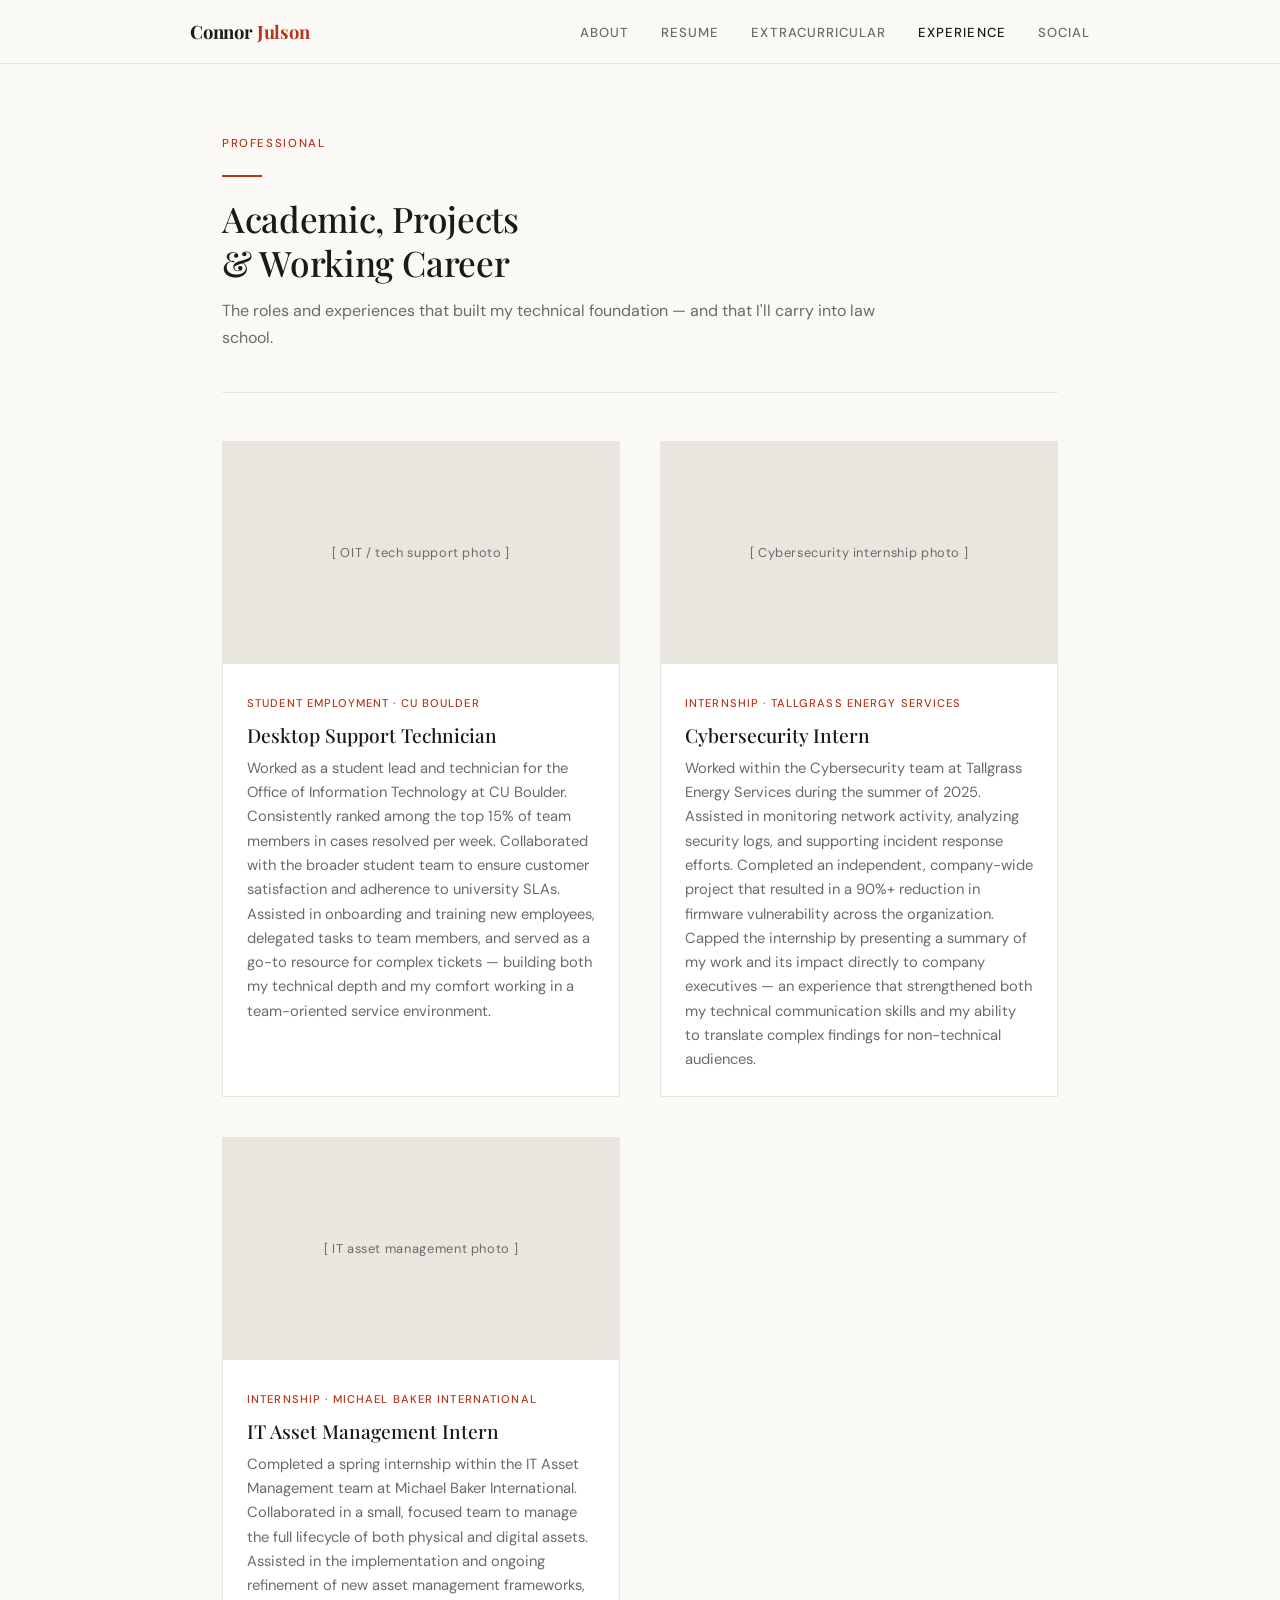
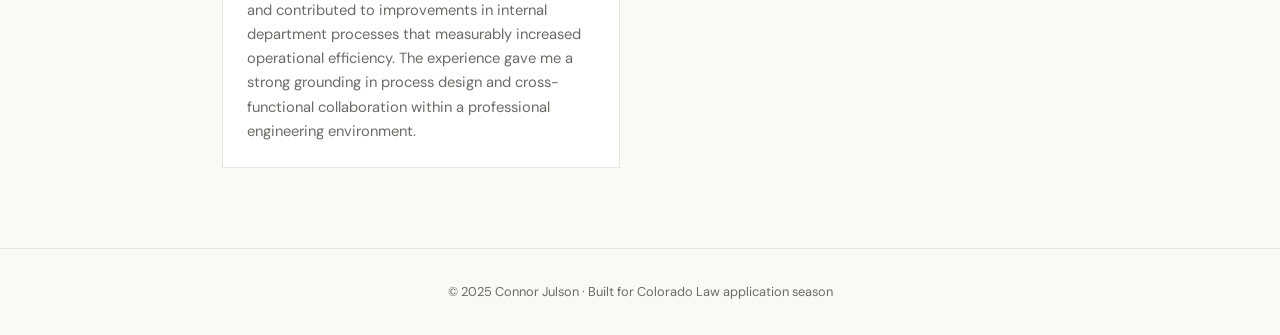
==== experience.html @ 930e4df9 "for real this time" ====
<!DOCTYPE html>
<html lang="en">
<head>
  <meta charset="UTF-8" />
  <meta name="viewport" content="width=device-width, initial-scale=1.0" />
  <title>Experience — Connor Julson</title>
  <link rel="stylesheet" href="style.css" />
</head>
<body>

<nav>
  <div class="nav-inner">
    <a href="index.html" class="nav-logo">Connor <span>Julson</span></a>
    <button class="nav-toggle" aria-label="Toggle menu" onclick="document.querySelector('.nav-links').classList.toggle('open')">
      <span></span><span></span><span></span>
    </button>
    <ul class="nav-links">
      <li><a href="index.html">About</a></li>
      <li><a href="resume.html">Resume</a></li>
      <li><a href="extracurricular.html">Extracurricular</a></li>
      <li><a href="experience.html" class="active">Experience</a></li>
      <li><a href="social.html">Social</a></li>
    </ul>
  </div>
</nav>

<main class="page">
  <div class="container">

    <div class="section-header fade-in">
      <span class="label">Professional</span>
      <div class="divider"></div>
      <h2>Academic, Projects<br>&amp; Working Career</h2>
      <p style="margin-top:0.75rem;max-width:60ch;">The roles and experiences that built my technical foundation — and that I'll carry into law school.</p>
    </div>

    <div class="cards-grid">

      <!-- Card 1: Desktop Support -->
      <article class="card fade-in">
        <!-- Replace src with a photo representing your IT/OIT work -->
        <img
          class="card-img"
          src="images/desktop-support.jpg"
          alt="Desktop Support Technician at OIT"
          onerror="this.style.display='none';this.nextElementSibling.style.display='flex'"
        />
        <div class="card-img-placeholder" style="display:none;">[ OIT / tech support photo ]</div>
        <div class="card-body">
          <span class="card-tag">Student Employment · CU Boulder</span>
          <h3>Desktop Support Technician</h3>
          <p>Worked as a student lead and technician for the Office of Information Technology at CU Boulder. Consistently ranked among the top 15% of team members in cases resolved per week. Collaborated with the broader student team to ensure customer satisfaction and adherence to university SLAs. Assisted in onboarding and training new employees, delegated tasks to team members, and served as a go-to resource for complex tickets — building both my technical depth and my comfort working in a team-oriented service environment.</p>
        </div>
      </article>

      <!-- Card 2: Cybersecurity Intern -->
      <article class="card fade-in">
        <!-- Replace src with a photo representing your Tallgrass internship -->
        <img
          class="card-img"
          src="images/cybersec-intern.jpg"
          alt="Cybersecurity Intern at Tallgrass Energy"
          onerror="this.style.display='none';this.nextElementSibling.style.display='flex'"
        />
        <div class="card-img-placeholder" style="display:none;">[ Cybersecurity internship photo ]</div>
        <div class="card-body">
          <span class="card-tag">Internship · Tallgrass Energy Services</span>
          <h3>Cybersecurity Intern</h3>
          <p>Worked within the Cybersecurity team at Tallgrass Energy Services during the summer of 2025. Assisted in monitoring network activity, analyzing security logs, and supporting incident response efforts. Completed an independent, company-wide project that resulted in a 90%+ reduction in firmware vulnerability across the organization. Capped the internship by presenting a summary of my work and its impact directly to company executives — an experience that strengthened both my technical communication skills and my ability to translate complex findings for non-technical audiences.</p>
        </div>
      </article>

      <!-- Card 3: IT Asset Management Intern -->
      <article class="card fade-in">
        <!-- Replace src with a photo representing your Michael Baker internship -->
        <img
          class="card-img"
          src="images/asset-mgmt.jpg"
          alt="IT Asset Management Intern at Michael Baker International"
          onerror="this.style.display='none';this.nextElementSibling.style.display='flex'"
        />
        <div class="card-img-placeholder" style="display:none;">[ IT asset management photo ]</div>
        <div class="card-body">
          <span class="card-tag">Internship · Michael Baker International</span>
          <h3>IT Asset Management Intern</h3>
          <p>Completed a spring internship within the IT Asset Management team at Michael Baker International. Collaborated in a small, focused team to manage the full lifecycle of both physical and digital assets. Assisted in the implementation and ongoing refinement of new asset management frameworks, and contributed to improvements in internal department processes that measurably increased operational efficiency. The experience gave me a strong grounding in process design and cross-functional collaboration within a professional engineering environment.</p>
        </div>
      </article>

    </div>

  </div>
</main>

<footer>
  <p>© 2025 Connor Julson · Built for Colorado Law application season</p>
</footer>

</body>
</html>
---- style.css ----
@import url('https://fonts.googleapis.com/css2?family=Playfair+Display:wght@400;500;700&family=DM+Sans:wght@300;400;500&display=swap');

*, *::before, *::after { box-sizing: border-box; margin: 0; padding: 0; }

:root {
  --ink: #1a1a18;
  --muted: #6b6b66;
  --faint: #e8e6df;
  --paper: #faf9f6;
  --accent: #b5371a;
  --white: #ffffff;
  --serif: 'Playfair Display', Georgia, serif;
  --sans: 'DM Sans', system-ui, sans-serif;
  --max: 900px;
  --nav-h: 64px;
}

html { scroll-behavior: smooth; }

body {
  font-family: var(--sans);
  background: var(--paper);
  color: var(--ink);
  font-size: 16px;
  line-height: 1.7;
  -webkit-font-smoothing: antialiased;
}

/* ── NAV ── */
nav {
  position: fixed;
  top: 0; left: 0; right: 0;
  height: var(--nav-h);
  background: var(--paper);
  border-bottom: 1px solid var(--faint);
  z-index: 100;
  display: flex;
  align-items: center;
  padding: 0 2rem;
}

.nav-inner {
  max-width: var(--max);
  width: 100%;
  margin: 0 auto;
  display: flex;
  align-items: center;
  justify-content: space-between;
}

.nav-logo {
  font-family: var(--serif);
  font-size: 1.15rem;
  font-weight: 700;
  color: var(--ink);
  text-decoration: none;
  letter-spacing: -0.01em;
}

.nav-logo span { color: var(--accent); }

.nav-links {
  display: flex;
  gap: 2rem;
  list-style: none;
}

.nav-links a {
  font-size: 0.82rem;
  font-weight: 500;
  letter-spacing: 0.08em;
  text-transform: uppercase;
  color: var(--muted);
  text-decoration: none;
  transition: color 0.2s;
}

.nav-links a:hover, .nav-links a.active { color: var(--ink); }

.nav-toggle {
  display: none;
  flex-direction: column;
  gap: 5px;
  cursor: pointer;
  padding: 4px;
  background: none;
  border: none;
}

.nav-toggle span {
  display: block;
  width: 22px;
  height: 1.5px;
  background: var(--ink);
  transition: all 0.25s;
}

/* ── PAGE WRAPPER ── */
.page {
  padding-top: var(--nav-h);
  min-height: 100vh;
}

.container {
  max-width: var(--max);
  margin: 0 auto;
  padding: 0 2rem;
}

/* ── TYPOGRAPHY ── */
h1 { font-family: var(--serif); font-size: clamp(2.4rem, 6vw, 4rem); font-weight: 700; line-height: 1.1; letter-spacing: -0.02em; }
h2 { font-family: var(--serif); font-size: clamp(1.6rem, 3vw, 2.2rem); font-weight: 500; letter-spacing: -0.01em; line-height: 1.25; }
h3 { font-family: var(--serif); font-size: 1.2rem; font-weight: 500; line-height: 1.3; }
p { color: var(--muted); }
p + p { margin-top: 1rem; }
strong { color: var(--ink); font-weight: 500; }

.label {
  font-size: 0.72rem;
  font-weight: 500;
  letter-spacing: 0.14em;
  text-transform: uppercase;
  color: var(--accent);
}

.divider {
  width: 40px;
  height: 2px;
  background: var(--accent);
  margin: 1.25rem 0;
}

/* ── HERO (homepage) ── */
.hero {
  padding: 6rem 0 4rem;
  border-bottom: 1px solid var(--faint);
}

.hero-grid {
  display: grid;
  grid-template-columns: 1fr 1fr;
  gap: 4rem;
  align-items: center;
}

.hero-text h1 { margin-bottom: 1.5rem; }
.hero-text p { font-size: 1.05rem; max-width: 46ch; }

.hero-img {
  position: relative;
}

.hero-img img {
  width: 100%;
  aspect-ratio: 3/4;
  object-fit: cover;
  display: block;
  filter: grayscale(15%);
}

.hero-img::before {
  content: '';
  position: absolute;
  top: -12px; right: -12px;
  width: 100%;
  height: 100%;
  border: 1.5px solid var(--accent);
  z-index: -1;
}

/* ── ABOUT SECTION ── */
.about-section {
  padding: 5rem 0;
  display: grid;
  grid-template-columns: 200px 1fr;
  gap: 4rem;
}

.about-sidebar {
  padding-top: 0.5rem;
}

.sidebar-item {
  margin-bottom: 2rem;
}

.sidebar-item .label { display: block; margin-bottom: 0.35rem; }
.sidebar-item p { font-size: 0.9rem; color: var(--ink); }

.about-body p { font-size: 1rem; }

/* ── SECTION HEADER ── */
.section-header {
  padding: 4rem 0 2.5rem;
  border-bottom: 1px solid var(--faint);
  margin-bottom: 3rem;
}

/* ── CARDS ── */
.cards-grid {
  display: grid;
  grid-template-columns: 1fr 1fr;
  gap: 2.5rem;
  padding-bottom: 5rem;
}

.card {
  background: var(--white);
  border: 1px solid var(--faint);
}

.card-img {
  width: 100%;
  aspect-ratio: 16/9;
  object-fit: cover;
  display: block;
  filter: grayscale(20%);
}

.card-img-placeholder {
  width: 100%;
  aspect-ratio: 16/9;
  background: var(--faint);
  display: flex;
  align-items: center;
  justify-content: center;
  font-size: 0.8rem;
  color: var(--muted);
  letter-spacing: 0.05em;
}

.card-body {
  padding: 1.5rem;
}

.card-body h3 { margin-bottom: 0.5rem; }
.card-body p { font-size: 0.92rem; line-height: 1.65; }
.card-tag {
  display: inline-block;
  font-size: 0.7rem;
  letter-spacing: 0.1em;
  text-transform: uppercase;
  font-weight: 500;
  color: var(--accent);
  margin-bottom: 0.6rem;
}

/* ── RESUME PAGE ── */
.resume-section {
  padding: 4rem 0;
}

.resume-embed {
  width: 100%;
  height: 80vh;
  border: 1px solid var(--faint);
  display: block;
  margin-top: 2rem;
}

.resume-fallback {
  margin-top: 1.5rem;
  padding: 2rem;
  background: var(--white);
  border: 1px solid var(--faint);
  text-align: center;
}

.btn {
  display: inline-block;
  margin-top: 1rem;
  padding: 0.7rem 1.6rem;
  background: var(--accent);
  color: var(--white);
  text-decoration: none;
  font-size: 0.82rem;
  font-weight: 500;
  letter-spacing: 0.06em;
  text-transform: uppercase;
  transition: opacity 0.2s;
}

.btn:hover { opacity: 0.85; }

.btn-outline {
  background: transparent;
  color: var(--ink);
  border: 1.5px solid var(--ink);
}

.btn-outline:hover { background: var(--ink); color: var(--white); }

/* ── SOCIAL PAGE ── */
.social-section {
  padding: 4rem 0 6rem;
}

.social-list {
  list-style: none;
  border-top: 1px solid var(--faint);
}

.social-item {
  display: grid;
  grid-template-columns: 140px 1fr auto;
  gap: 2rem;
  align-items: start;
  padding: 2rem 0;
  border-bottom: 1px solid var(--faint);
}

.social-platform {
  font-size: 0.72rem;
  font-weight: 500;
  letter-spacing: 0.14em;
  text-transform: uppercase;
  color: var(--accent);
  padding-top: 0.2rem;
}

.social-desc {
  font-size: 0.95rem;
  color: var(--muted);
  max-width: 55ch;
}

/* ── FOOTER ── */
footer {
  border-top: 1px solid var(--faint);
  padding: 2rem;
  text-align: center;
}

footer p { font-size: 0.8rem; color: var(--muted); }

/* ── ANIMATIONS ── */
.fade-in {
  opacity: 0;
  transform: translateY(18px);
  animation: fadeUp 0.6s ease forwards;
}

.fade-in:nth-child(1) { animation-delay: 0.05s; }
.fade-in:nth-child(2) { animation-delay: 0.15s; }
.fade-in:nth-child(3) { animation-delay: 0.25s; }
.fade-in:nth-child(4) { animation-delay: 0.35s; }

@keyframes fadeUp {
  to { opacity: 1; transform: translateY(0); }
}

/* ── MOBILE ── */
@media (max-width: 680px) {
  .hero-grid { grid-template-columns: 1fr; }
  .hero-img { display: none; }
  .about-section { grid-template-columns: 1fr; gap: 2rem; }
  .cards-grid { grid-template-columns: 1fr; gap: 2rem; }
  .social-item { grid-template-columns: 1fr; gap: 0.5rem; }
  .nav-links { display: none; flex-direction: column; position: fixed; top: var(--nav-h); left: 0; right: 0; background: var(--paper); border-bottom: 1px solid var(--faint); padding: 1.5rem 2rem; gap: 1.25rem; }
  .nav-links.open { display: flex; }
  .nav-toggle { display: flex; }
}
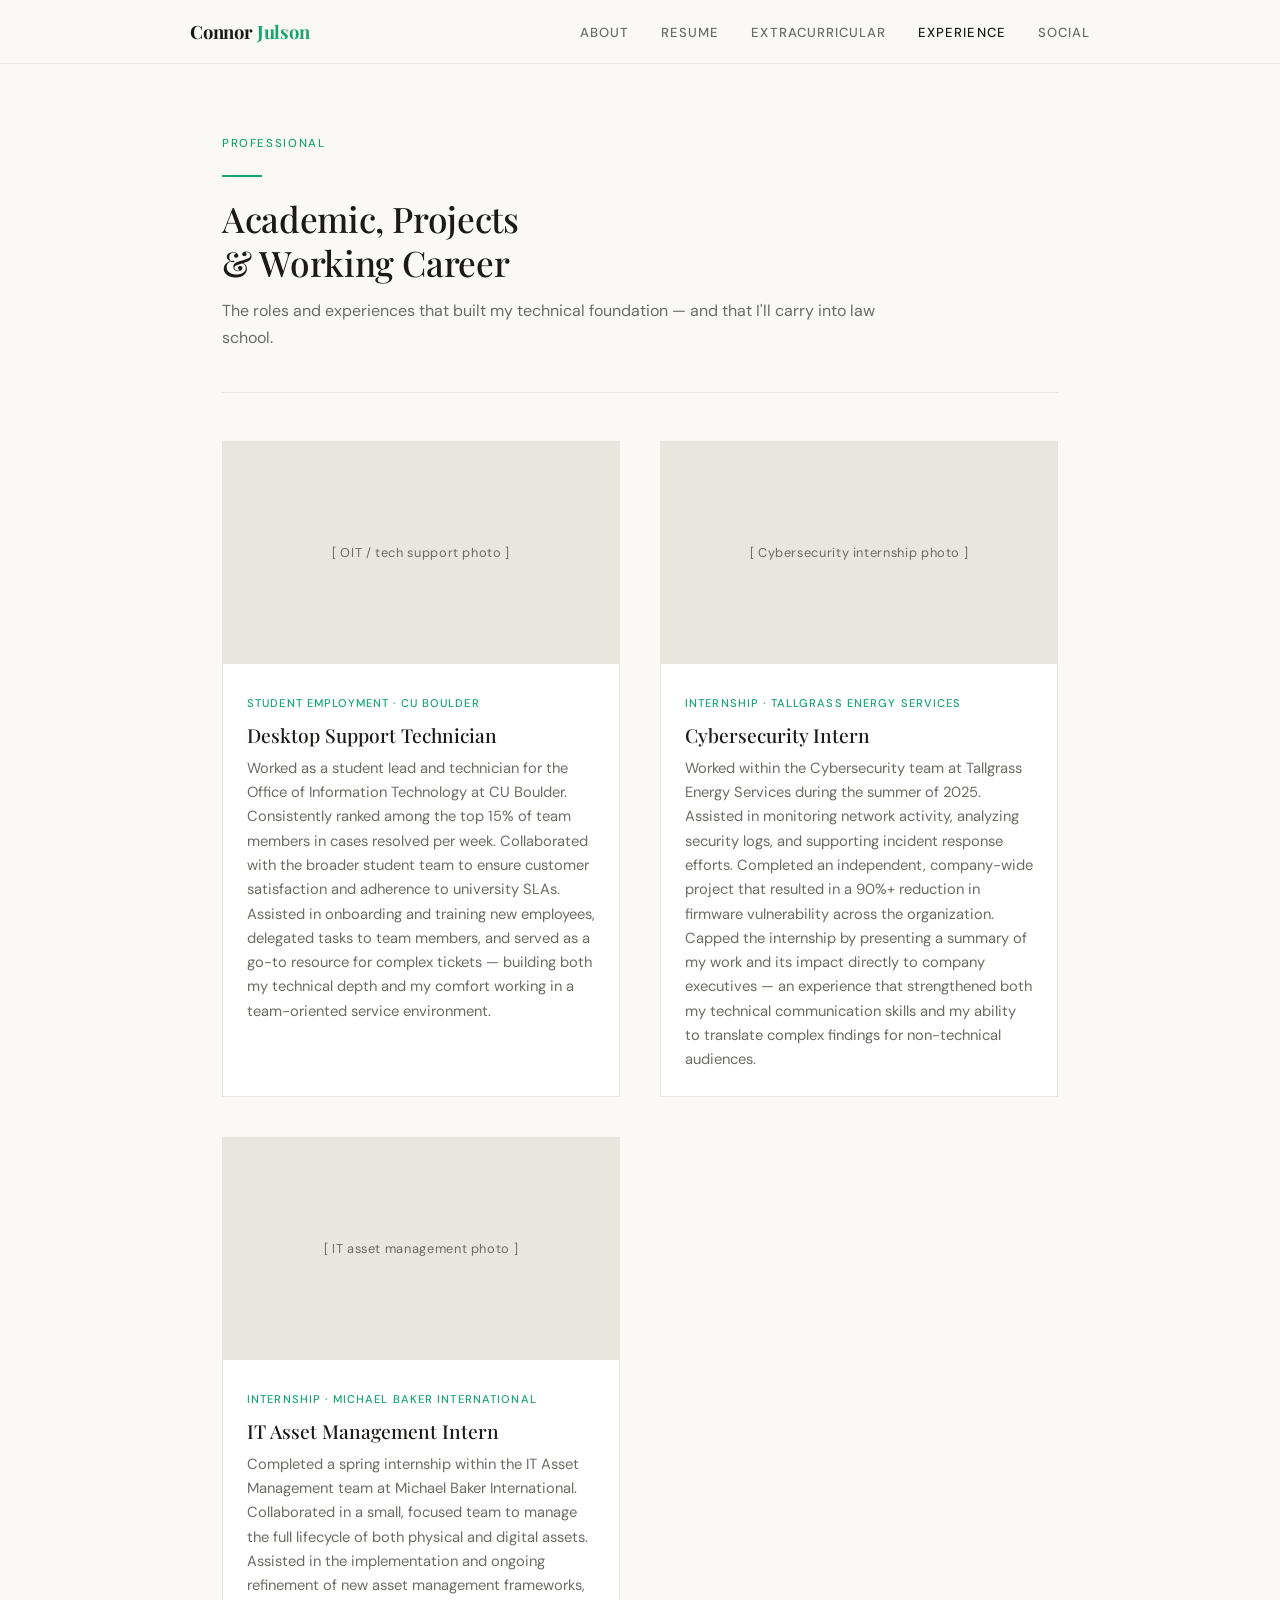
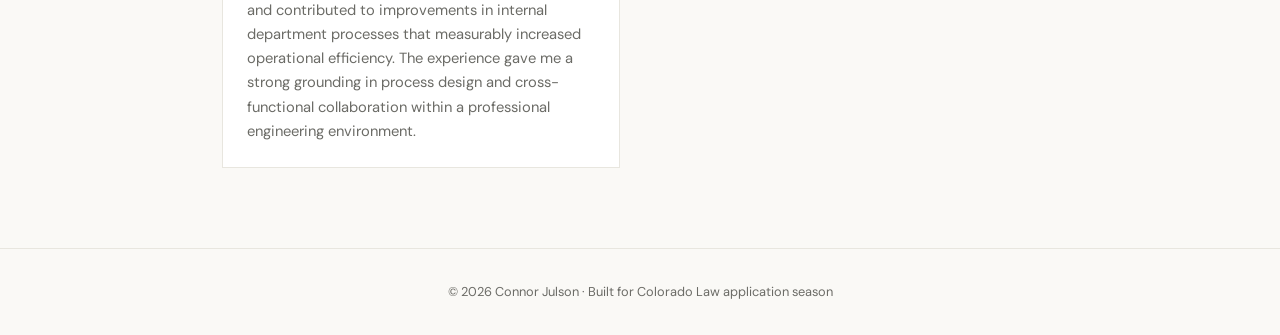
==== commit 0aa59290: "picture" ====
--- a/experience.html
+++ b/experience.html
@@ -93,7 +93,7 @@
 </main>
 
 <footer>
-  <p>© 2025 Connor Julson · Built for Colorado Law application season</p>
+  <p>© 2026 Connor Julson · Built for Colorado Law application season</p>
 </footer>
 
 </body>
--- a/style.css
+++ b/style.css
@@ -7,7 +7,7 @@
   --muted: #6b6b66;
   --faint: #e8e6df;
   --paper: #faf9f6;
-  --accent: #b5371a;
+  --accent: #17a470;
   --white: #ffffff;
   --serif: 'Playfair Display', Georgia, serif;
   --sans: 'DM Sans', system-ui, sans-serif;
